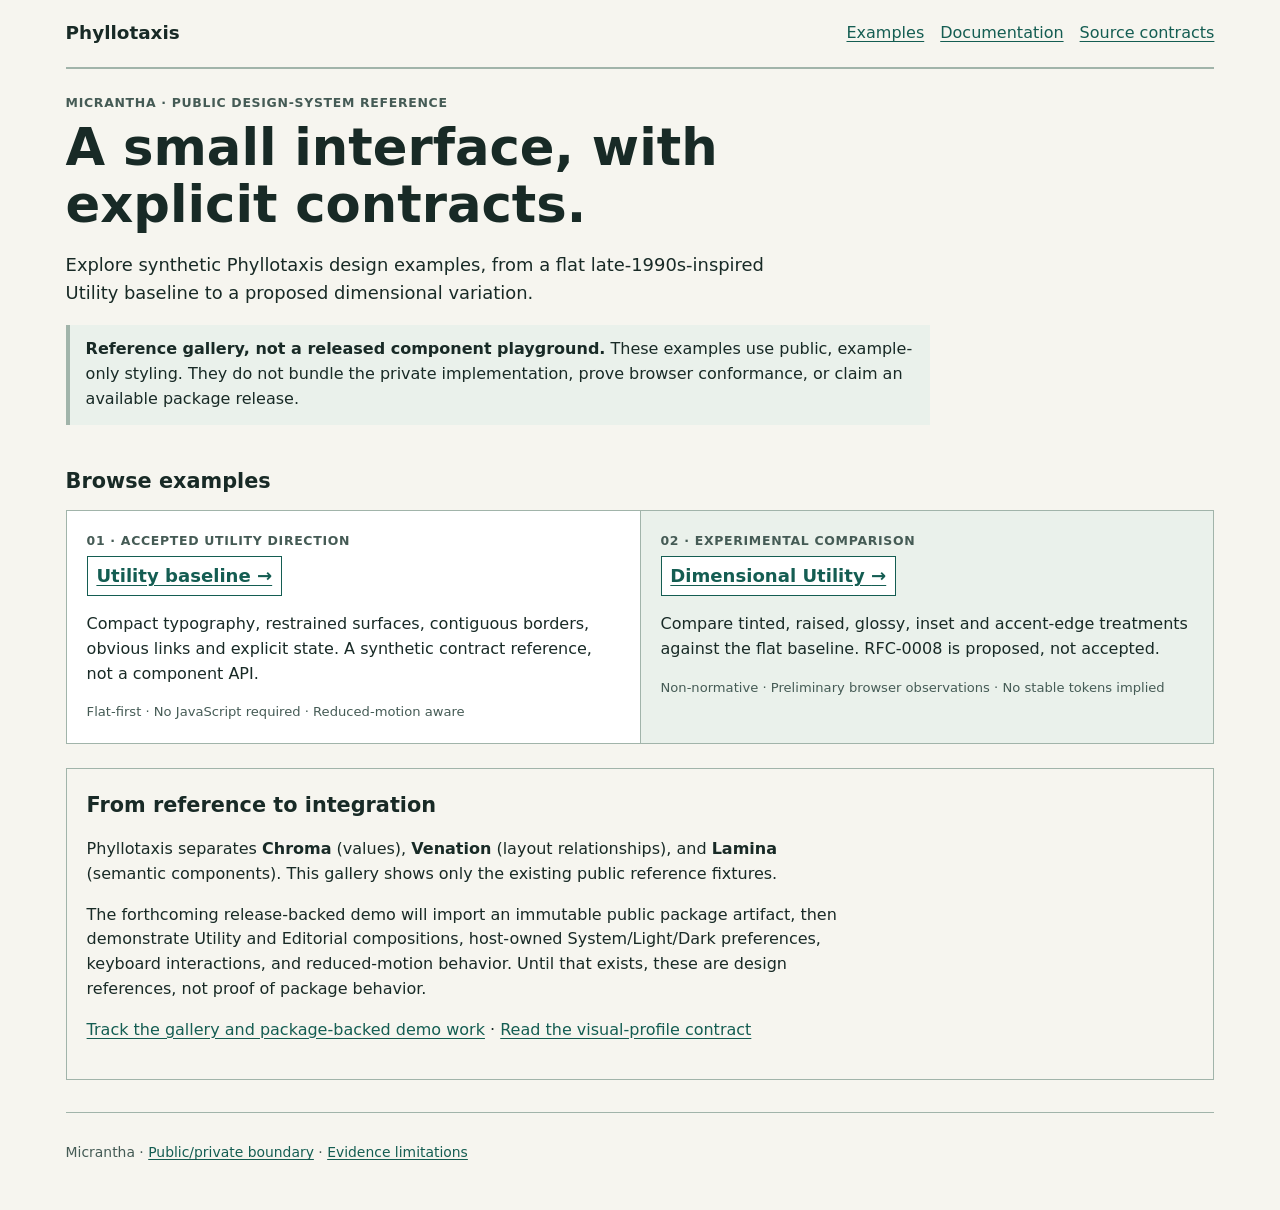
==== site/index.html @ 000b9e9b "feat: stage public GitHub Pages reference gallery (#61)" ====
<!doctype html>
<html lang="en">
<head>
  <meta charset="utf-8">
  <meta name="viewport" content="width=device-width, initial-scale=1">
  <meta name="description" content="Public Phyllotaxis design-system reference gallery and contract examples.">
  <title>Phyllotaxis · Reference gallery</title>
  <link rel="stylesheet" href="./site.css">
</head>
<body>
  <a class="skip-link" href="#content">Skip to content</a>
  <header class="topbar">
    <a class="wordmark" href="./index.html">Phyllotaxis</a>
    <nav aria-label="Primary">
      <a href="#examples">Examples</a>
      <a href="https://github.com/hackelia-micrantha/phyllotaxis-community/blob/main/docs/README.md">Documentation</a>
      <a href="https://github.com/hackelia-micrantha/phyllotaxis-community">Source contracts</a>
    </nav>
  </header>

  <main id="content">
    <section class="intro" aria-labelledby="page-title">
      <p class="eyebrow">Micrantha · Public design-system reference</p>
      <h1 id="page-title">A small interface, with explicit contracts.</h1>
      <p class="lead">Explore synthetic Phyllotaxis design examples, from a flat late-1990s-inspired Utility baseline to a proposed dimensional variation.</p>
      <p class="notice"><strong>Reference gallery, not a released component playground.</strong> These examples use public, example-only styling. They do not bundle the private implementation, prove browser conformance, or claim an available package release.</p>
    </section>

    <section id="examples" aria-labelledby="examples-heading">
      <h2 id="examples-heading">Browse examples</h2>
      <div class="gallery">
        <article class="example">
          <p class="eyebrow">01 · Accepted Utility direction</p>
          <h3><a class="example-link" href="./examples/utility-reference.html">Utility baseline <span aria-hidden="true">→</span></a></h3>
          <p>Compact typography, restrained surfaces, contiguous borders, obvious links and explicit state. A synthetic contract reference, not a component API.</p>
          <p class="footnote">Flat-first · No JavaScript required · Reduced-motion aware</p>
        </article>
        <article class="example">
          <p class="eyebrow">02 · Experimental comparison</p>
          <h3><a class="example-link" href="./examples/dimensional-utility-reference.html">Dimensional Utility <span aria-hidden="true">→</span></a></h3>
          <p>Compare tinted, raised, glossy, inset and accent-edge treatments against the flat baseline. RFC-0008 is proposed, not accepted.</p>
          <p class="footnote">Non-normative · Preliminary browser observations · No stable tokens implied</p>
        </article>
      </div>
    </section>

    <section class="details" aria-labelledby="what-next">
      <h2 id="what-next">From reference to integration</h2>
      <p>Phyllotaxis separates <strong>Chroma</strong> (values), <strong>Venation</strong> (layout relationships), and <strong>Lamina</strong> (semantic components). This gallery shows only the existing public reference fixtures.</p>
      <p>The forthcoming release-backed demo will import an immutable public package artifact, then demonstrate Utility and Editorial compositions, host-owned System/Light/Dark preferences, keyboard interactions, and reduced-motion behavior. Until that exists, these are design references, not proof of package behavior.</p>
      <p><a href="https://github.com/hackelia-micrantha/phyllotaxis-community/issues/61">Track the gallery and package-backed demo work</a> · <a href="https://github.com/hackelia-micrantha/phyllotaxis-community/blob/main/docs/architecture/visual-profiles.md">Read the visual-profile contract</a></p>
    </section>
  </main>
  <footer>
    <p>Micrantha · <a href="https://github.com/hackelia-micrantha/phyllotaxis-community/blob/main/UPSTREAM.md">Public/private boundary</a> · <a href="https://github.com/hackelia-micrantha/phyllotaxis-community/blob/main/docs/architecture/dimensional-utility-browser-evidence.md">Evidence limitations</a></p>
  </footer>
</body>
</html>
---- site/site.css ----
:root {
  color-scheme: light dark;
  --page: #f6f5ef;
  --paper: #fff;
  --ink: #182a26;
  --muted: #455b55;
  --line: #a1b4aa;
  --link: #145d52;
  --visited: #604c82;
  --focus: #005dd5;
  --soft: #eaf1eb;
}
@media (prefers-color-scheme: dark) {
  :root {
    --page: #18221f;
    --paper: #24332e;
    --ink: #f2f6f3;
    --muted: #c9ded2;
    --line: #668478;
    --link: #9ce6c9;
    --visited: #ccb5fa;
    --focus: #ffda86;
    --soft: #2b4037;
  }
}
* { box-sizing: border-box; }
html { scroll-behavior: smooth; }
body {
  width: min(74rem, 100%);
  margin: 0 auto;
  padding: 0 1.1rem;
  background: var(--page);
  color: var(--ink);
  font: 1rem/1.55 system-ui, -apple-system, BlinkMacSystemFont, "Segoe UI", sans-serif;
}
a { color: var(--link); text-decoration: underline; text-underline-offset: .16em; overflow-wrap: anywhere; }
a:visited { color: var(--visited); }
a:focus-visible { outline: 3px solid var(--focus); outline-offset: 4px; border-radius: 2px; }
.skip-link { position: absolute; transform: translateY(-200%); }
.skip-link:focus { position: static; display: inline-block; transform: none; padding: .5rem; }
.topbar { display: flex; align-items: center; justify-content: space-between; gap: 1rem; padding: 1.2rem 0; border-bottom: 2px solid var(--line); }
.topbar nav { display: flex; flex-wrap: wrap; gap: 1rem; }
.wordmark { color: var(--ink); font-size: 1.15rem; font-weight: 800; text-decoration: none; }
.wordmark:visited { color: var(--ink); }
main { padding: 1.5rem 0 2rem; }
.intro { max-width: 54rem; padding-bottom: 1.5rem; }
.eyebrow { color: var(--muted); font-weight: 750; font-size: .78rem; letter-spacing: .055em; text-transform: uppercase; margin: 0 0 .4rem; }
h1 { max-width: 22ch; margin: .4rem 0 1rem; font-size: clamp(2rem, 4vw, 3.2rem); line-height: 1.12; overflow-wrap: anywhere; }
h2 { margin: 0 0 .8rem; font-size: 1.3rem; }
h3 { font-size: 1.13rem; margin: .15rem 0 .7rem; }
.lead { font-size: 1.12rem; max-width: 62ch; }
.notice { border-inline-start: 4px solid var(--line); padding: .8rem 1rem; background: var(--soft); }
.gallery { display: grid; grid-template-columns: repeat(2, minmax(0, 1fr)); gap: 0; border-top: 1px solid var(--line); border-inline-start: 1px solid var(--line); }
.example { padding: 1.25rem; background: var(--paper); border-inline-end: 1px solid var(--line); border-bottom: 1px solid var(--line); min-width: 0; }
.example:nth-child(even) { background: var(--soft); }
.example-link { display: inline-block; border: 1px solid currentColor; padding: .3rem .55rem; background: var(--paper); transition: background-color 120ms ease-out, border-color 120ms ease-out, transform 120ms ease-out; }
.example-link:hover, .example-link:focus-visible { background: var(--soft); }
.example-link:active { border-color: var(--focus); transform: none; }
@media (hover: hover) { .example-link:hover { transform: translateY(-1px); } }
.footnote { font-size: .82rem; color: var(--muted); margin-bottom: 0; }
.details { margin-top: 1.5rem; padding: 1.25rem; border: 1px solid var(--line); }
.details p { max-width: 76ch; }
footer { padding: 1rem 0 2rem; border-top: 1px solid var(--line); font-size: .87rem; color: var(--muted); }
@media (max-width: 42rem) {
  .topbar { flex-direction: column; align-items: start; }
  .gallery { grid-template-columns: minmax(0, 1fr); }
}
@media (forced-colors: active) {
  .notice, .example, .details, .example-link { background: Canvas; border-color: CanvasText; color: CanvasText; }
  a:focus-visible { outline-color: Highlight; }
}
@media (prefers-reduced-motion: reduce) {
  html { scroll-behavior: auto; }
  .example-link, .example-link:hover, .example-link:active { transition: none; transform: none; }
}
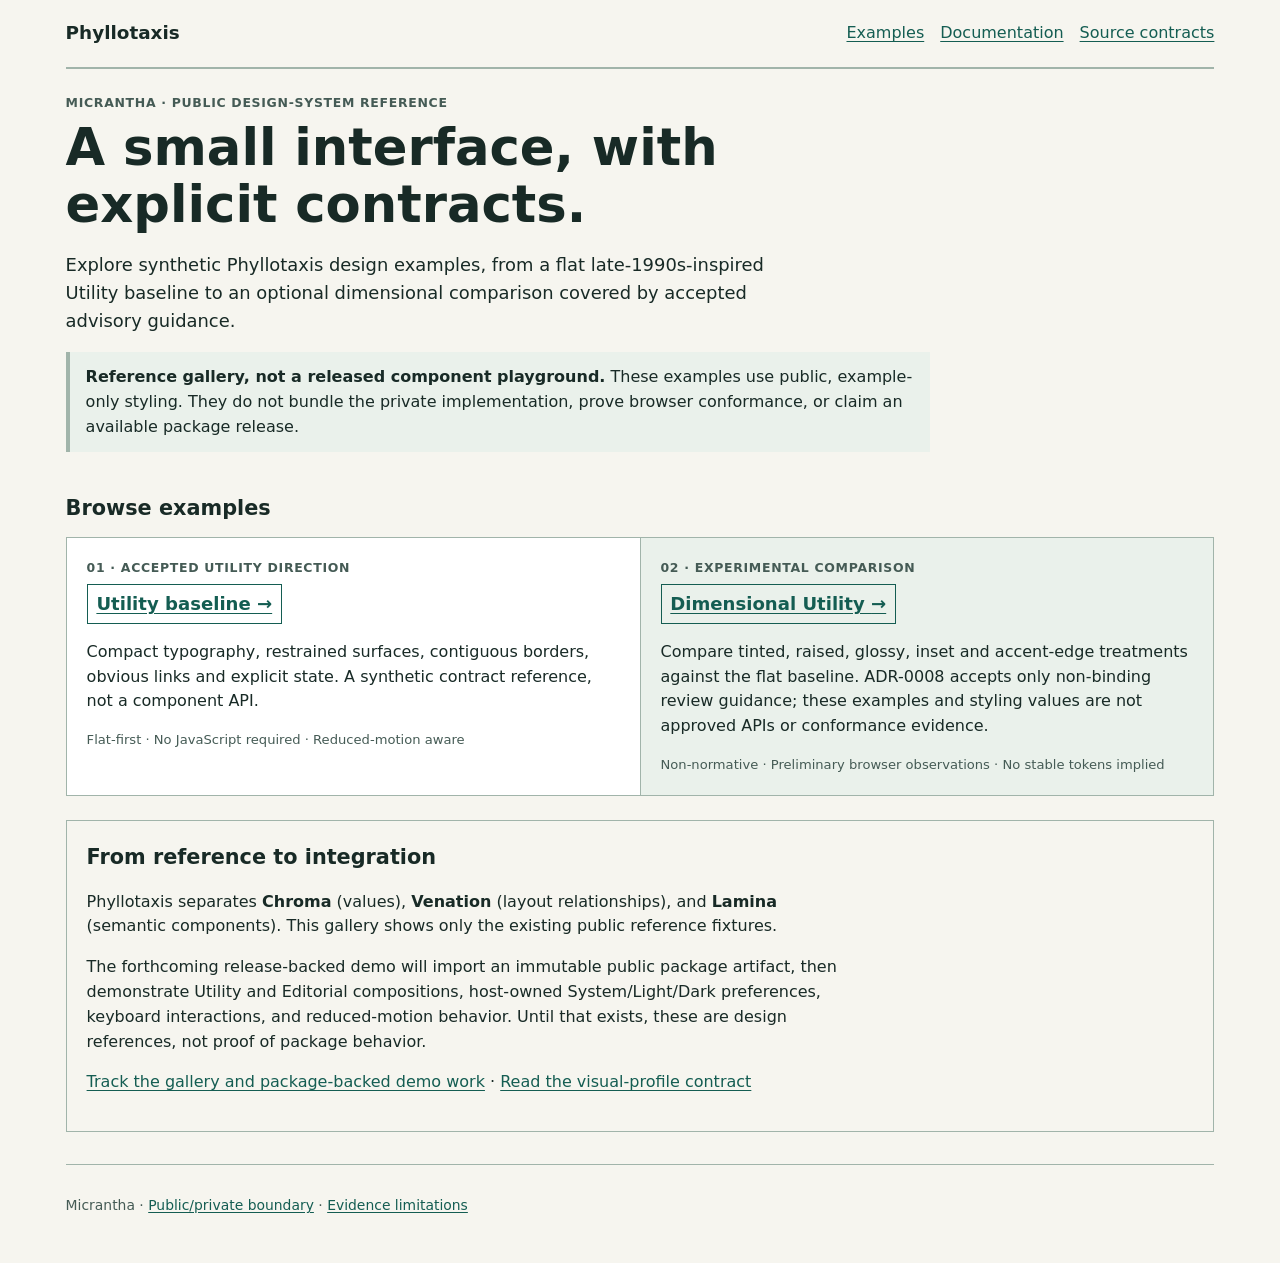
==== commit 114d9514: "docs: align gallery RFC-0008 status with accepted advisory ADR (#61)" ====
--- a/site/index.html
+++ b/site/index.html
@@ -22,7 +22,7 @@
     <section class="intro" aria-labelledby="page-title">
       <p class="eyebrow">Micrantha · Public design-system reference</p>
       <h1 id="page-title">A small interface, with explicit contracts.</h1>
-      <p class="lead">Explore synthetic Phyllotaxis design examples, from a flat late-1990s-inspired Utility baseline to a proposed dimensional variation.</p>
+      <p class="lead">Explore synthetic Phyllotaxis design examples, from a flat late-1990s-inspired Utility baseline to an optional dimensional comparison covered by accepted advisory guidance.</p>
       <p class="notice"><strong>Reference gallery, not a released component playground.</strong> These examples use public, example-only styling. They do not bundle the private implementation, prove browser conformance, or claim an available package release.</p>
     </section>
 
@@ -38,7 +38,7 @@
         <article class="example">
           <p class="eyebrow">02 · Experimental comparison</p>
           <h3><a class="example-link" href="./examples/dimensional-utility-reference.html">Dimensional Utility <span aria-hidden="true">→</span></a></h3>
-          <p>Compare tinted, raised, glossy, inset and accent-edge treatments against the flat baseline. RFC-0008 is proposed, not accepted.</p>
+          <p>Compare tinted, raised, glossy, inset and accent-edge treatments against the flat baseline. ADR-0008 accepts only non-binding review guidance; these examples and styling values are not approved APIs or conformance evidence.</p>
           <p class="footnote">Non-normative · Preliminary browser observations · No stable tokens implied</p>
         </article>
       </div>
--- a/site/site.css
+++ b/site/site.css
@@ -32,6 +32,7 @@
   background: var(--page);
   color: var(--ink);
   font: 1rem/1.55 system-ui, -apple-system, BlinkMacSystemFont, "Segoe UI", sans-serif;
+  overflow-wrap: anywhere;
 }
 a { color: var(--link); text-decoration: underline; text-underline-offset: .16em; overflow-wrap: anywhere; }
 a:visited { color: var(--visited); }
@@ -53,8 +54,8 @@
 .gallery { display: grid; grid-template-columns: repeat(2, minmax(0, 1fr)); gap: 0; border-top: 1px solid var(--line); border-inline-start: 1px solid var(--line); }
 .example { padding: 1.25rem; background: var(--paper); border-inline-end: 1px solid var(--line); border-bottom: 1px solid var(--line); min-width: 0; }
 .example:nth-child(even) { background: var(--soft); }
-.example-link { display: inline-block; border: 1px solid currentColor; padding: .3rem .55rem; background: var(--paper); transition: background-color 120ms ease-out, border-color 120ms ease-out, transform 120ms ease-out; }
-.example-link:hover, .example-link:focus-visible { background: var(--soft); }
+.example-link { display: inline-block; border: 1px solid currentColor; padding: .3rem .55rem; background: transparent; transition: border-color 120ms ease-out, transform 120ms ease-out; }
+.example-link:hover, .example-link:focus-visible { border-color: var(--focus); }
 .example-link:active { border-color: var(--focus); transform: none; }
 @media (hover: hover) { .example-link:hover { transform: translateY(-1px); } }
 .footnote { font-size: .82rem; color: var(--muted); margin-bottom: 0; }
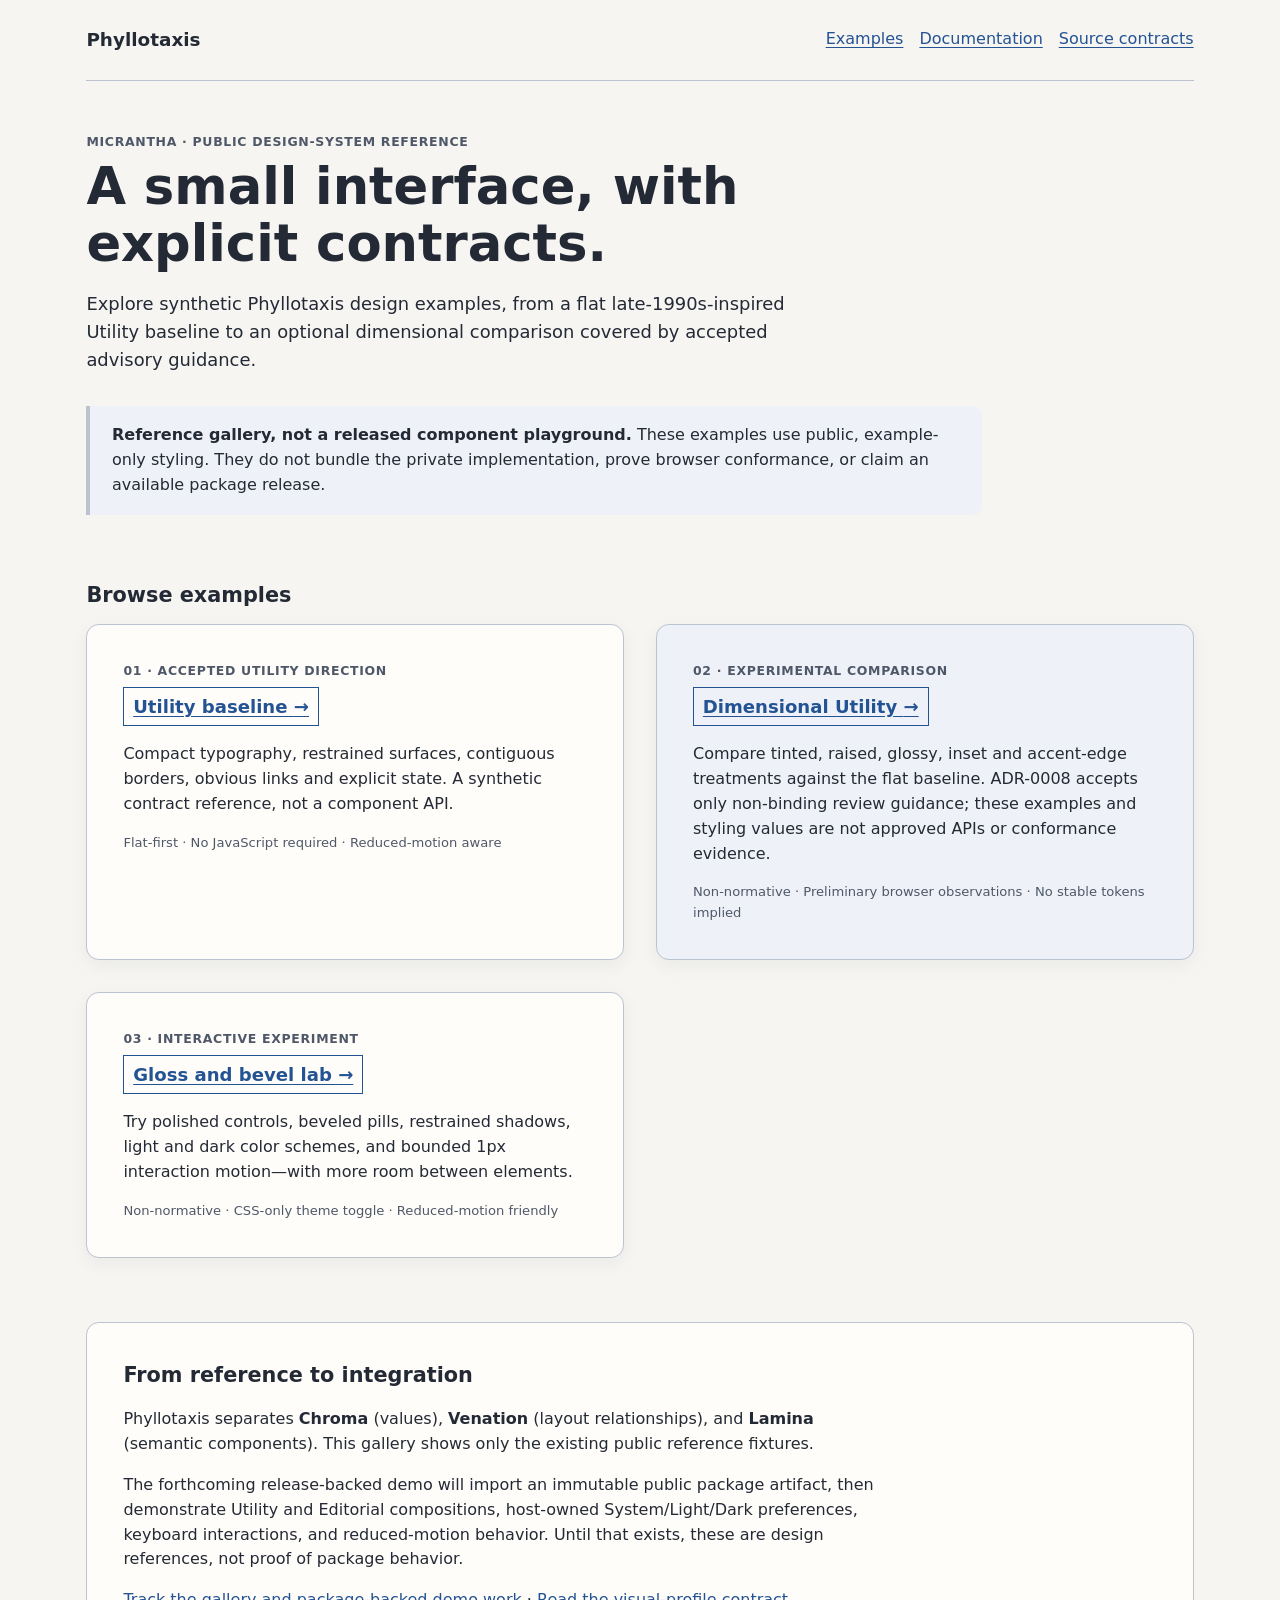
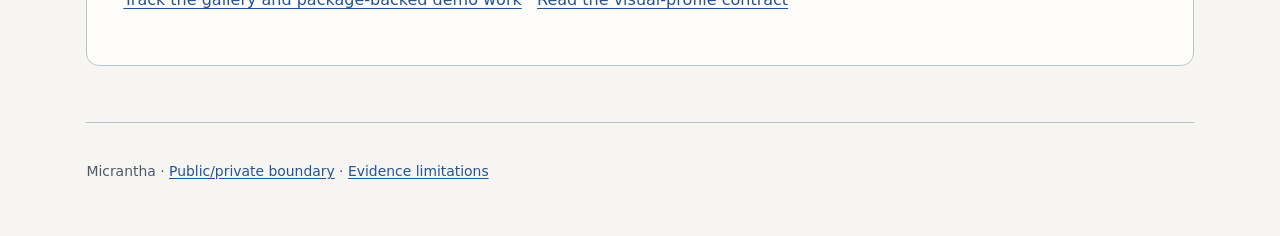
==== commit 65b79133: "docs: link roomy gloss bevel shadow and dark-mode materials lab from gallery" ====
--- a/site/index.html
+++ b/site/index.html
@@ -41,6 +41,12 @@
           <p>Compare tinted, raised, glossy, inset and accent-edge treatments against the flat baseline. ADR-0008 accepts only non-binding review guidance; these examples and styling values are not approved APIs or conformance evidence.</p>
           <p class="footnote">Non-normative · Preliminary browser observations · No stable tokens implied</p>
         </article>
+        <article class="example">
+          <p class="eyebrow">03 · Interactive experiment</p>
+          <h3><a class="example-link" href="./material-playground.html">Gloss and bevel lab <span aria-hidden="true">→</span></a></h3>
+          <p>Try polished controls, beveled pills, restrained shadows, light and dark color schemes, and bounded 1px interaction motion—with more room between elements.</p>
+          <p class="footnote">Non-normative · CSS-only theme toggle · Reduced-motion friendly</p>
+        </article>
       </div>
     </section>
 
--- a/site/site.css
+++ b/site/site.css
@@ -1,26 +1,27 @@
 :root {
   color-scheme: light dark;
-  --page: #f6f5ef;
-  --paper: #fff;
-  --ink: #182a26;
-  --muted: #455b55;
-  --line: #a1b4aa;
-  --link: #145d52;
-  --visited: #604c82;
-  --focus: #005dd5;
-  --soft: #eaf1eb;
+  /* Gallery-owned colors; not stable public Chroma tokens. */
+  --page: #f6f5f2;
+  --paper: #fffdfa;
+  --ink: #242a35;
+  --muted: #4f5868;
+  --line: #bbc3cf;
+  --link: #245393;
+  --visited: #66457f;
+  --focus: #a84900;
+  --soft: #eef2f8;
 }
 @media (prefers-color-scheme: dark) {
   :root {
-    --page: #18221f;
-    --paper: #24332e;
-    --ink: #f2f6f3;
-    --muted: #c9ded2;
-    --line: #668478;
-    --link: #9ce6c9;
-    --visited: #ccb5fa;
-    --focus: #ffda86;
-    --soft: #2b4037;
+    --page: #181d26;
+    --paper: #252c39;
+    --ink: #f1f3f8;
+    --muted: #bac5d5;
+    --line: #6d7c92;
+    --link: #adcfff;
+    --visited: #dec1fc;
+    --focus: #ffd58a;
+    --soft: #30394b;
   }
 }
 * { box-sizing: border-box; }
@@ -28,7 +29,7 @@
 body {
   width: min(74rem, 100%);
   margin: 0 auto;
-  padding: 0 1.1rem;
+  padding: 0 clamp(1rem, 3vw, 2.5rem);
   background: var(--page);
   color: var(--ink);
   font: 1rem/1.55 system-ui, -apple-system, BlinkMacSystemFont, "Segoe UI", sans-serif;
@@ -39,29 +40,30 @@
 a:focus-visible { outline: 3px solid var(--focus); outline-offset: 4px; border-radius: 2px; }
 .skip-link { position: absolute; transform: translateY(-200%); }
 .skip-link:focus { position: static; display: inline-block; transform: none; padding: .5rem; }
-.topbar { display: flex; align-items: center; justify-content: space-between; gap: 1rem; padding: 1.2rem 0; border-bottom: 2px solid var(--line); }
+.topbar { display: flex; align-items: center; justify-content: space-between; gap: 1.5rem; padding: 1.6rem 0; border-bottom: 1px solid var(--line); }
 .topbar nav { display: flex; flex-wrap: wrap; gap: 1rem; }
 .wordmark { color: var(--ink); font-size: 1.15rem; font-weight: 800; text-decoration: none; }
 .wordmark:visited { color: var(--ink); }
-main { padding: 1.5rem 0 2rem; }
-.intro { max-width: 54rem; padding-bottom: 1.5rem; }
+main { padding: clamp(2rem, 4vw, 3.5rem) 0 3.5rem; }
+main > section + section { margin-top: clamp(2.75rem, 5vw, 4rem); }
+.intro { max-width: 56rem; }
 .eyebrow { color: var(--muted); font-weight: 750; font-size: .78rem; letter-spacing: .055em; text-transform: uppercase; margin: 0 0 .4rem; }
 h1 { max-width: 22ch; margin: .4rem 0 1rem; font-size: clamp(2rem, 4vw, 3.2rem); line-height: 1.12; overflow-wrap: anywhere; }
 h2 { margin: 0 0 .8rem; font-size: 1.3rem; }
 h3 { font-size: 1.13rem; margin: .15rem 0 .7rem; }
 .lead { font-size: 1.12rem; max-width: 62ch; }
-.notice { border-inline-start: 4px solid var(--line); padding: .8rem 1rem; background: var(--soft); }
-.gallery { display: grid; grid-template-columns: repeat(2, minmax(0, 1fr)); gap: 0; border-top: 1px solid var(--line); border-inline-start: 1px solid var(--line); }
-.example { padding: 1.25rem; background: var(--paper); border-inline-end: 1px solid var(--line); border-bottom: 1px solid var(--line); min-width: 0; }
+.notice { border-inline-start: 4px solid var(--line); padding: 1.1rem 1.35rem; background: var(--soft); margin-top: 2rem; border-radius: 0 .55rem .55rem 0; }
+.gallery { display: grid; grid-template-columns: repeat(2, minmax(0, 1fr)); gap: clamp(1.25rem, 3vw, 2rem); }
+.example { padding: clamp(1.5rem, 3vw, 2.25rem); background: var(--paper); border: 1px solid var(--line); border-radius: .8rem; box-shadow: 0 5px 18px rgb(27 36 61 / .055); min-width: 0; }
 .example:nth-child(even) { background: var(--soft); }
 .example-link { display: inline-block; border: 1px solid currentColor; padding: .3rem .55rem; background: transparent; transition: border-color 120ms ease-out, transform 120ms ease-out; }
 .example-link:hover, .example-link:focus-visible { border-color: var(--focus); }
 .example-link:active { border-color: var(--focus); transform: none; }
 @media (hover: hover) { .example-link:hover { transform: translateY(-1px); } }
 .footnote { font-size: .82rem; color: var(--muted); margin-bottom: 0; }
-.details { margin-top: 1.5rem; padding: 1.25rem; border: 1px solid var(--line); }
+.details { padding: clamp(1.5rem, 3vw, 2.25rem); border: 1px solid var(--line); background: var(--paper); border-radius: .8rem; }
 .details p { max-width: 76ch; }
-footer { padding: 1rem 0 2rem; border-top: 1px solid var(--line); font-size: .87rem; color: var(--muted); }
+footer { padding: 1.5rem 0 2.5rem; border-top: 1px solid var(--line); font-size: .87rem; color: var(--muted); }
 @media (max-width: 42rem) {
   .topbar { flex-direction: column; align-items: start; }
   .gallery { grid-template-columns: minmax(0, 1fr); }
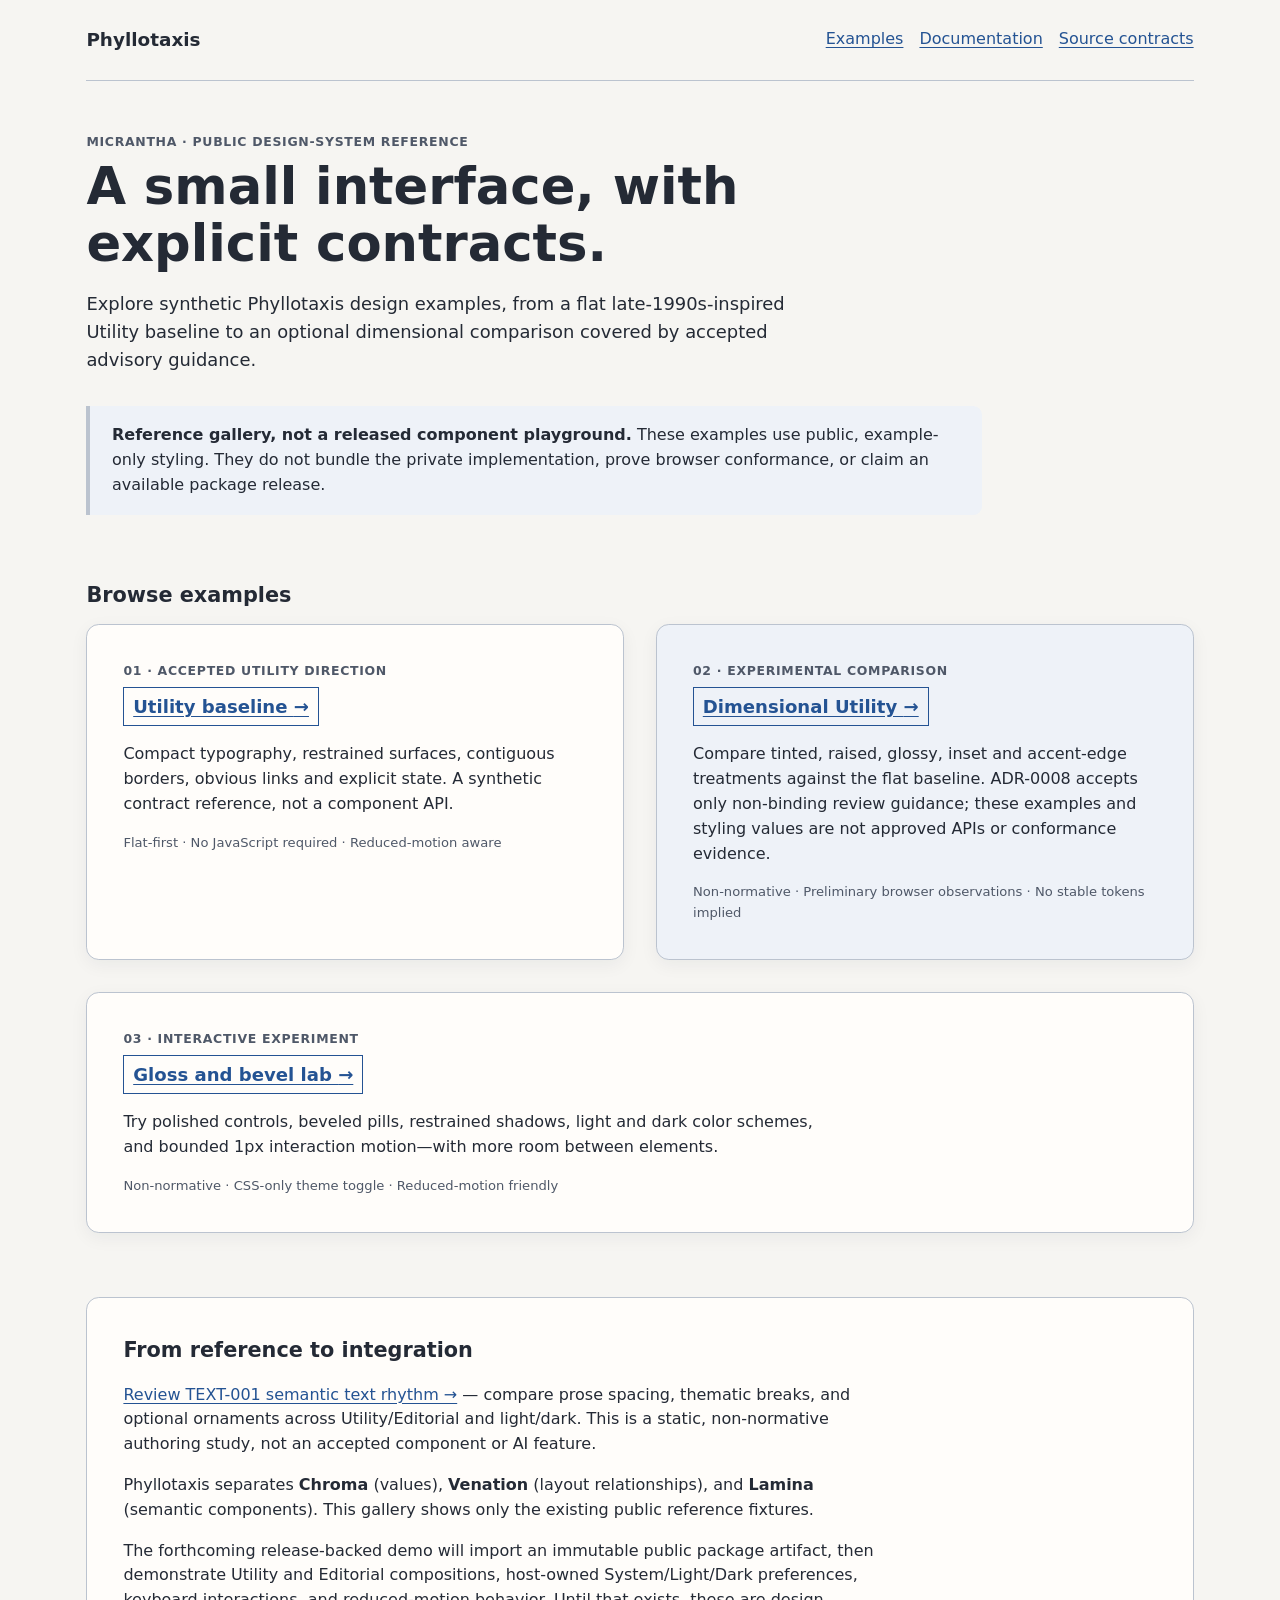
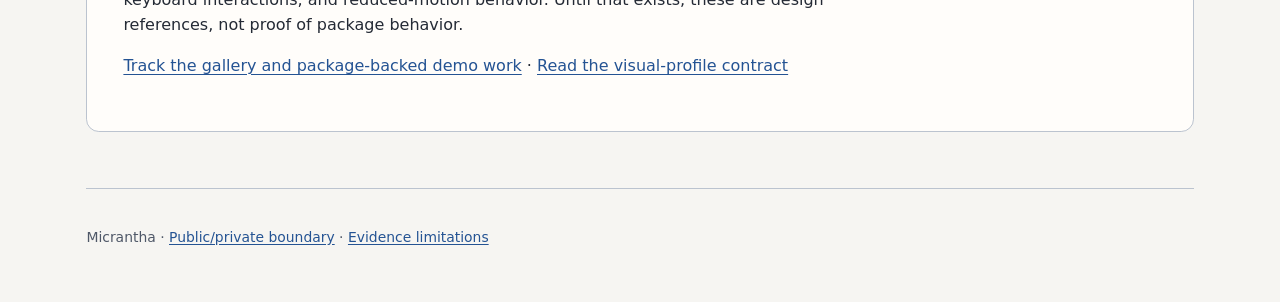
==== commit 7716af54: "docs: expose TEXT-001 static comparison in public Pages review gallery (#81)" ====
--- a/site/index.html
+++ b/site/index.html
@@ -52,6 +52,7 @@
 
     <section class="details" aria-labelledby="what-next">
       <h2 id="what-next">From reference to integration</h2>
+      <p><a id="text-rhythm-preview" href="./examples/text-rhythm-comparison.html">Review TEXT-001 semantic text rhythm →</a> — compare prose spacing, thematic breaks, and optional ornaments across Utility/Editorial and light/dark. This is a static, non-normative authoring study, not an accepted component or AI feature.</p>
       <p>Phyllotaxis separates <strong>Chroma</strong> (values), <strong>Venation</strong> (layout relationships), and <strong>Lamina</strong> (semantic components). This gallery shows only the existing public reference fixtures.</p>
       <p>The forthcoming release-backed demo will import an immutable public package artifact, then demonstrate Utility and Editorial compositions, host-owned System/Light/Dark preferences, keyboard interactions, and reduced-motion behavior. Until that exists, these are design references, not proof of package behavior.</p>
       <p><a href="https://github.com/hackelia-micrantha/phyllotaxis-community/issues/61">Track the gallery and package-backed demo work</a> · <a href="https://github.com/hackelia-micrantha/phyllotaxis-community/blob/main/docs/architecture/visual-profiles.md">Read the visual-profile contract</a></p>
--- a/site/site.css
+++ b/site/site.css
@@ -25,7 +25,8 @@
   }
 }
 * { box-sizing: border-box; }
-html { scroll-behavior: smooth; }
+/* Body is capped at 74rem: fill the viewport gutters in every color scheme. */
+html { scroll-behavior: smooth; background: var(--page); }
 body {
   width: min(74rem, 100%);
   margin: 0 auto;
@@ -54,6 +55,9 @@
 .lead { font-size: 1.12rem; max-width: 62ch; }
 .notice { border-inline-start: 4px solid var(--line); padding: 1.1rem 1.35rem; background: var(--soft); margin-top: 2rem; border-radius: 0 .55rem .55rem 0; }
 .gallery { display: grid; grid-template-columns: repeat(2, minmax(0, 1fr)); gap: clamp(1.25rem, 3vw, 2rem); }
+/* A deliberate featured third example, not an orphan in a two-column row. */
+.gallery > .example:last-child:nth-child(odd) { grid-column: 1 / -1; }
+.gallery > .example:last-child:nth-child(odd) > p { max-width: 70ch; }
 .example { padding: clamp(1.5rem, 3vw, 2.25rem); background: var(--paper); border: 1px solid var(--line); border-radius: .8rem; box-shadow: 0 5px 18px rgb(27 36 61 / .055); min-width: 0; }
 .example:nth-child(even) { background: var(--soft); }
 .example-link { display: inline-block; border: 1px solid currentColor; padding: .3rem .55rem; background: transparent; transition: border-color 120ms ease-out, transform 120ms ease-out; }
